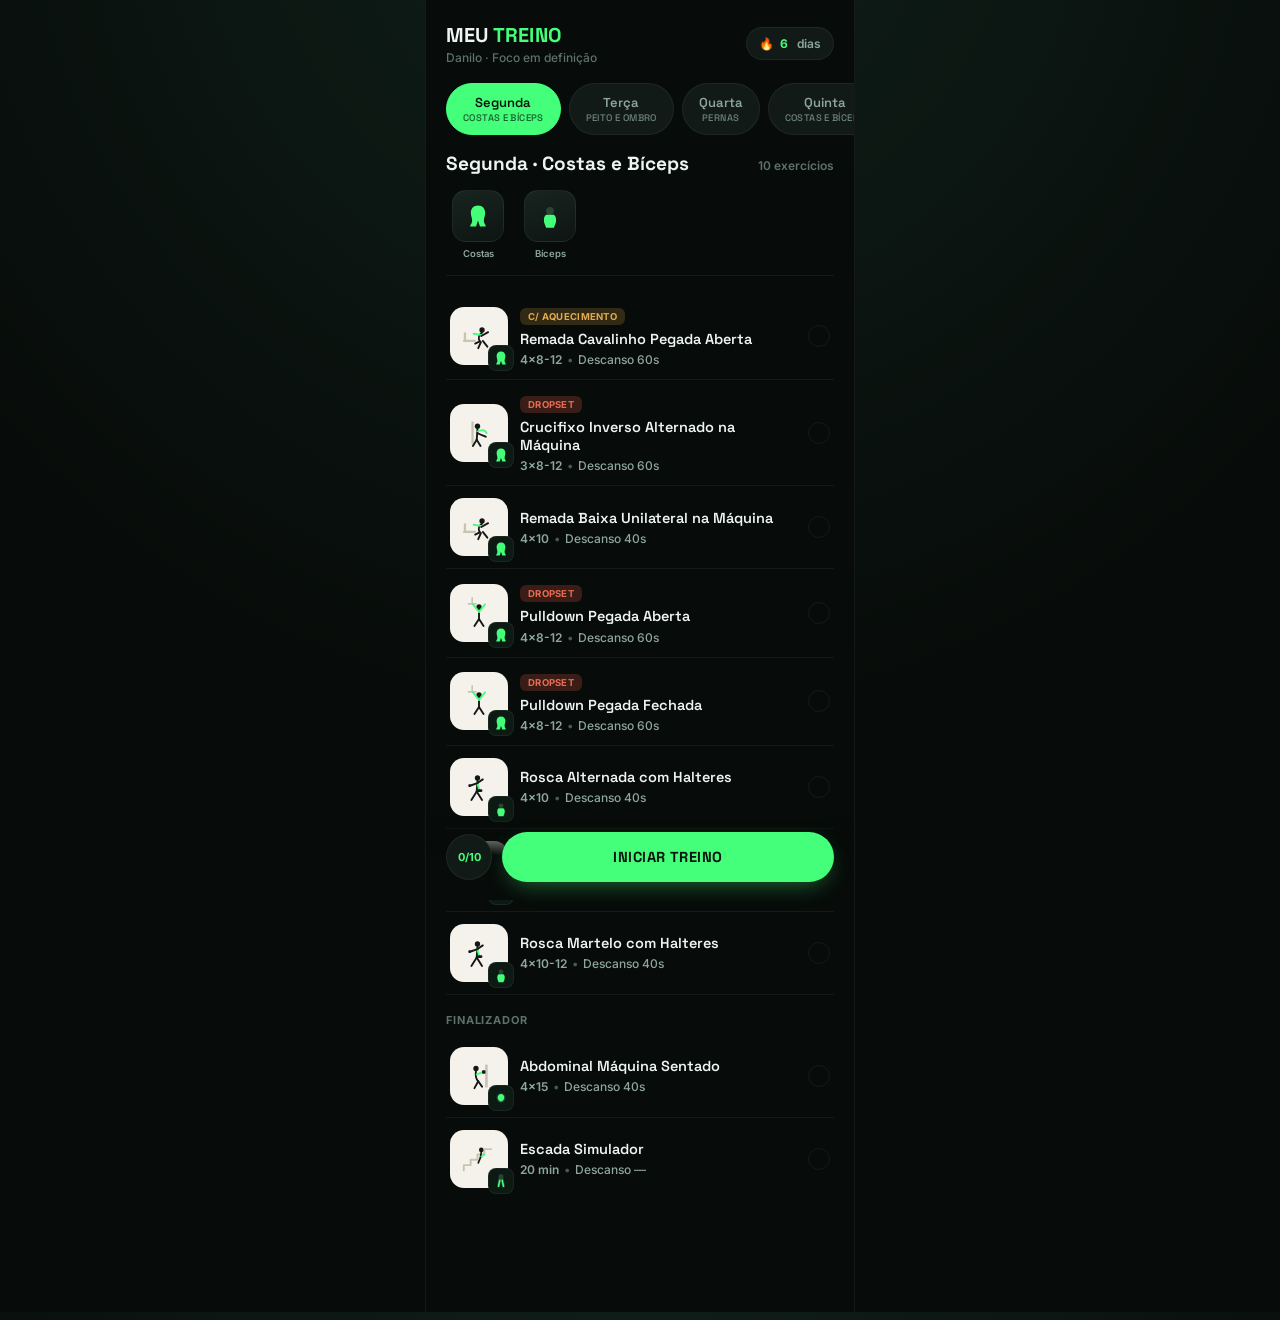
==== app-treino/index.html @ 82bf1994 "app treino feito" ====
<!DOCTYPE html>
<html lang="pt-BR">
<head>
<meta charset="UTF-8">
<meta name="viewport" content="width=device-width, initial-scale=1.0">
<title>Treino — Danilo</title>
<link rel="preconnect" href="https://fonts.googleapis.com">
<link href="https://fonts.googleapis.com/css2?family=Space+Grotesk:wght@500;600;700&family=Inter:wght@400;500;600;700&display=swap" rel="stylesheet">
<style>
  :root{
    --bg:#070b09;
    --bg-soft:#0c1310;
    --card:#111a16;
    --card-border:rgba(255,255,255,0.06);
    --ink:#eef4f1;
    --ink-dim:#8ea69b;
    --ink-faint:#5c7169;
    --accent:#43ff7a;
    --accent-dim:#1c3a26;
    --amber:#e0ab4d;
    --amber-bg:#332a15;
    --red:#ea6a52;
    --red-bg:#3a1d16;
    --icon-bg:#f4f2ea;
    --icon-ink:#161616;
  }
  *{box-sizing:border-box; -webkit-tap-highlight-color:transparent;}
  html,body{margin:0;padding:0;}
  body{
    background:radial-gradient(circle at 50% -10%, #10201a 0%, var(--bg) 55%);
    color:var(--ink);
    font-family:'Inter',sans-serif;
    display:flex; justify-content:center;
    min-height:100vh;
    padding:0;
  }
  .phone{
    width:100%; max-width:430px;
    min-height:100vh;
    background:var(--bg);
    position:relative;
    display:flex; flex-direction:column;
    border-left:1px solid var(--card-border);
    border-right:1px solid var(--card-border);
  }

  /* header */
  .app-header{
    padding:22px 20px 14px;
    display:flex; align-items:center; justify-content:space-between;
  }
  .app-title{
    font-family:'Space Grotesk',sans-serif;
    font-size:20px; font-weight:700; letter-spacing:0.2px;
  }
  .app-title span{color:var(--accent);}
  .app-sub{color:var(--ink-faint); font-size:12px; margin-top:2px; font-weight:500;}
  .streak{
    display:flex; align-items:center; gap:6px;
    background:var(--card); border:1px solid var(--card-border);
    padding:8px 12px; border-radius:100px; font-size:12px; color:var(--ink-dim); font-weight:600;
  }
  .streak b{color:var(--accent); font-weight:700;}

  /* tabs */
  .tabs{
    display:flex; gap:8px; overflow-x:auto;
    padding:4px 20px 16px;
    scrollbar-width:none;
  }
  .tabs::-webkit-scrollbar{display:none;}
  .tab{
    flex:0 0 auto;
    padding:10px 16px;
    border-radius:100px;
    background:var(--card);
    border:1px solid var(--card-border);
    color:var(--ink-dim);
    font-family:'Space Grotesk',sans-serif;
    font-weight:600; font-size:13px;
    cursor:pointer;
    display:flex; flex-direction:column; align-items:center; gap:1px;
    transition:all .15s ease;
    white-space:nowrap;
  }
  .tab .d{font-size:13px;}
  .tab .m{font-size:9.5px; font-weight:500; opacity:.75; text-transform:uppercase; letter-spacing:.04em;}
  .tab.active{
    background:var(--accent); color:#08150d; border-color:var(--accent);
  }
  .tab.active .m{color:#0a2416;}

  /* day header */
  .day-panel{display:none; padding:0 20px 120px; animation:fade .25s ease;}
  .day-panel.active{display:block;}
  @keyframes fade{from{opacity:0; transform:translateY(4px);} to{opacity:1; transform:none;}}

  .day-head{
    display:flex; align-items:baseline; justify-content:space-between;
    margin-bottom:14px;
  }
  .day-head h2{
    font-family:'Space Grotesk',sans-serif;
    font-size:19px; margin:0; font-weight:700;
  }
  .day-count{color:var(--ink-faint); font-size:12px; font-weight:600;}

  .muscle-row{
    display:flex; gap:8px; overflow-x:auto; padding-bottom:16px; margin-bottom:16px;
    border-bottom:1px solid var(--card-border);
    scrollbar-width:none;
  }
  .muscle-row::-webkit-scrollbar{display:none;}
  .muscle-chip{
    flex:0 0 auto;
    display:flex; flex-direction:column; align-items:center; gap:6px;
    width:64px;
  }
  .muscle-chip .badge{
    width:52px; height:52px; border-radius:14px;
    background:var(--card-border);
    display:flex; align-items:center; justify-content:center;
    background:linear-gradient(160deg,#182420,#0d1512);
    border:1px solid var(--card-border);
  }
  .muscle-chip span{font-size:9.5px; color:var(--ink-dim); font-weight:600; text-align:center;}

  /* exercise list */
  .ex-section-label{
    font-size:11px; letter-spacing:.08em; color:var(--ink-faint);
    text-transform:uppercase; font-weight:700; margin:18px 0 8px;
  }
  .ex-card{
    display:flex; gap:12px; align-items:center;
    padding:12px 4px;
    border-bottom:1px solid var(--card-border);
    cursor:pointer;
  }
  .ex-card:last-child{border-bottom:none;}
  .ex-thumb{
    width:58px; height:58px; border-radius:14px;
    background:var(--icon-bg);
    position:relative; flex:0 0 auto;
    display:flex; align-items:center; justify-content:center;
    overflow:visible;
  }
  .ex-thumb svg.pict{width:38px; height:38px;}
  .muscle-tag{
    position:absolute; bottom:-6px; right:-6px;
    width:26px; height:26px; border-radius:8px;
    background:#0d1a14; border:1px solid var(--card-border);
    display:flex; align-items:center; justify-content:center;
  }
  .muscle-tag svg{width:16px; height:16px;}

  .ex-info{flex:1; min-width:0;}
  .ex-tag{
    display:inline-block; font-size:9.5px; font-weight:700;
    padding:3px 8px; border-radius:6px; letter-spacing:.03em;
    margin-bottom:5px; text-transform:uppercase;
  }
  .ex-tag.warm{background:var(--amber-bg); color:var(--amber);}
  .ex-tag.drop{background:var(--red-bg); color:var(--red);}
  .ex-name{
    font-family:'Space Grotesk',sans-serif;
    font-size:14.5px; font-weight:600; line-height:1.25;
    margin-bottom:4px;
  }
  .ex-meta{font-size:12px; color:var(--ink-dim); font-weight:500;}
  .ex-meta b{color:var(--ink-dim); font-weight:600;}
  .ex-meta .dot{margin:0 5px; opacity:.5;}
  .ex-check{
    width:22px; height:22px; border-radius:50%;
    border:1.5px solid var(--card-border);
    flex:0 0 auto;
    display:flex; align-items:center; justify-content:center;
    transition:all .15s ease;
  }
  .ex-check svg{width:12px;height:12px; opacity:0; transition:opacity .15s ease;}
  .ex-card.done .ex-check{background:var(--accent); border-color:var(--accent);}
  .ex-card.done .ex-check svg{opacity:1;}
  .ex-card.done .ex-name{color:var(--ink-dim); text-decoration:line-through; text-decoration-color:var(--ink-faint);}

  .finisher-card{
    display:flex; gap:12px; align-items:center; padding:12px 4px;
  }

  /* footer button */
  .footer-bar{
    position:sticky; bottom:0; left:0; right:0;
    padding:14px 20px calc(18px + env(safe-area-inset-bottom));
    background:linear-gradient(0deg, var(--bg) 55%, rgba(7,11,9,0));
    display:flex; gap:10px; align-items:center;
    margin-top:-90px;
  }
  .progress-pill{
    flex:0 0 auto; width:46px; height:46px; border-radius:50%;
    background:var(--card); border:1px solid var(--card-border);
    display:flex; align-items:center; justify-content:center;
    font-size:11px; font-weight:700; color:var(--accent);
  }
  .start-btn{
    flex:1;
    background:var(--accent);
    color:#08150d;
    border:none; border-radius:100px;
    padding:16px; font-family:'Space Grotesk',sans-serif;
    font-weight:700; font-size:14.5px; letter-spacing:.03em;
    text-transform:uppercase;
    cursor:pointer;
    box-shadow:0 8px 24px -8px rgba(67,255,122,0.45);
    transition:transform .12s ease;
  }
  .start-btn:active{transform:scale(0.97);}

  ::selection{background:var(--accent); color:#08150d;}
</style>
</head>
<body>

<!-- ============ ICON LIBRARY ============ -->
<svg width="0" height="0" style="position:absolute">
<defs>

<symbol id="p-row-machine" viewBox="0 0 100 100">
  <rect x="8" y="60" width="34" height="6" rx="2" fill="#c8c4b4"/>
  <rect x="10" y="40" width="6" height="26" rx="2" fill="#c8c4b4"/>
  <circle cx="58" cy="34" r="7" fill="#161616"/>
  <path d="M58 41 C50 46 47 55 52 64" stroke="#161616" stroke-width="5" fill="none" stroke-linecap="round"/>
  <path d="M52 64 L40 70" stroke="#161616" stroke-width="5" fill="none" stroke-linecap="round"/>
  <path d="M55 47 L36 44" stroke="#43ff7a" stroke-width="5" fill="none" stroke-linecap="round"/>
  <path d="M56 50 L74 40" stroke="#161616" stroke-width="5" fill="none" stroke-linecap="round"/>
  <path d="M60 63 L72 78" stroke="#161616" stroke-width="5" fill="none" stroke-linecap="round"/>
  <path d="M55 66 L48 82" stroke="#161616" stroke-width="5" fill="none" stroke-linecap="round"/>
</symbol>

<symbol id="p-pulldown" viewBox="0 0 100 100">
  <rect x="30" y="8" width="4" height="18" fill="#c8c4b4"/>
  <rect x="20" y="24" width="24" height="4" rx="2" fill="#c8c4b4"/>
  <circle cx="50" cy="34" r="7" fill="#161616"/>
  <path d="M50 41 L50 66" stroke="#161616" stroke-width="5" fill="none" stroke-linecap="round"/>
  <path d="M50 47 L34 27" stroke="#43ff7a" stroke-width="5" fill="none" stroke-linecap="round"/>
  <path d="M50 47 L66 27" stroke="#43ff7a" stroke-width="5" fill="none" stroke-linecap="round"/>
  <path d="M50 66 L38 84" stroke="#161616" stroke-width="5" fill="none" stroke-linecap="round"/>
  <path d="M50 66 L62 84" stroke="#161616" stroke-width="5" fill="none" stroke-linecap="round"/>
  <rect x="40" y="70" width="20" height="10" rx="3" fill="#161616" opacity="0"/>
</symbol>

<symbol id="p-curl-db" viewBox="0 0 100 100">
  <circle cx="46" cy="26" r="7" fill="#161616"/>
  <path d="M46 33 L44 62" stroke="#161616" stroke-width="5" fill="none" stroke-linecap="round"/>
  <path d="M44 62 L30 84" stroke="#161616" stroke-width="5" fill="none" stroke-linecap="round"/>
  <path d="M44 62 L58 84" stroke="#161616" stroke-width="5" fill="none" stroke-linecap="round"/>
  <path d="M45 40 L60 30" stroke="#161616" stroke-width="5" fill="none" stroke-linecap="round"/>
  <path d="M45 40 L52 60" stroke="#43ff7a" stroke-width="5" fill="none" stroke-linecap="round"/>
  <rect x="45" y="56" width="14" height="7" rx="3" fill="#161616"/>
  <path d="M46 40 L28 46" stroke="#161616" stroke-width="5" fill="none" stroke-linecap="round"/>
  <rect x="22" y="43" width="7" height="7" rx="2" fill="#161616"/>
</symbol>

<symbol id="p-cable-curl" viewBox="0 0 100 100">
  <rect x="30" y="8" width="4" height="16" fill="#c8c4b4"/>
  <circle cx="52" cy="30" r="7" fill="#161616"/>
  <path d="M52 37 L50 64" stroke="#161616" stroke-width="5" fill="none" stroke-linecap="round"/>
  <path d="M50 64 L38 84" stroke="#161616" stroke-width="5" fill="none" stroke-linecap="round"/>
  <path d="M50 64 L62 84" stroke="#161616" stroke-width="5" fill="none" stroke-linecap="round"/>
  <path d="M51 44 L34 24" stroke="#43ff7a" stroke-width="5" fill="none" stroke-linecap="round"/>
  <path d="M51 44 L68 50" stroke="#161616" stroke-width="5" fill="none" stroke-linecap="round"/>
  <rect x="30" y="42" width="8" height="7" rx="2" fill="#161616"/>
</symbol>

<symbol id="p-chest-press-db" viewBox="0 0 100 100">
  <rect x="14" y="66" width="72" height="10" rx="4" fill="#c8c4b4"/>
  <circle cx="42" cy="42" r="7" fill="#161616"/>
  <path d="M42 49 L40 66" stroke="#161616" stroke-width="5" fill="none" stroke-linecap="round"/>
  <path d="M40 66 L30 66" stroke="#161616" stroke-width="5" fill="none" stroke-linecap="round"/>
  <path d="M40 66 L52 66" stroke="#161616" stroke-width="5" fill="none" stroke-linecap="round"/>
  <path d="M42 54 L64 44" stroke="#43ff7a" stroke-width="5" fill="none" stroke-linecap="round"/>
  <rect x="60" y="38" width="8" height="8" rx="2" fill="#161616"/>
  <path d="M42 54 L64 62" stroke="#161616" stroke-width="5" fill="none" stroke-linecap="round"/>
  <rect x="60" y="58" width="8" height="8" rx="2" fill="#161616"/>
</symbol>

<symbol id="p-chest-fly-db" viewBox="0 0 100 100">
  <rect x="14" y="66" width="72" height="10" rx="4" fill="#c8c4b4"/>
  <circle cx="50" cy="42" r="7" fill="#161616"/>
  <path d="M50 49 L48 66" stroke="#161616" stroke-width="5" fill="none" stroke-linecap="round"/>
  <path d="M48 66 L38 66" stroke="#161616" stroke-width="5" fill="none" stroke-linecap="round"/>
  <path d="M48 66 L58 66" stroke="#161616" stroke-width="5" fill="none" stroke-linecap="round"/>
  <path d="M50 54 C40 50 30 48 22 52" stroke="#43ff7a" stroke-width="5" fill="none" stroke-linecap="round"/>
  <rect x="14" y="48" width="8" height="8" rx="2" fill="#161616"/>
  <path d="M50 54 C60 50 70 48 78 52" stroke="#161616" stroke-width="5" fill="none" stroke-linecap="round"/>
  <rect x="78" y="48" width="8" height="8" rx="2" fill="#161616"/>
</symbol>

<symbol id="p-chest-fly-machine" viewBox="0 0 100 100">
  <rect x="30" y="20" width="6" height="60" rx="2" fill="#c8c4b4"/>
  <circle cx="46" cy="32" r="7" fill="#161616"/>
  <path d="M46 39 L44 68" stroke="#161616" stroke-width="5" fill="none" stroke-linecap="round"/>
  <path d="M44 68 L34 84" stroke="#161616" stroke-width="5" fill="none" stroke-linecap="round"/>
  <path d="M44 68 L54 84" stroke="#161616" stroke-width="5" fill="none" stroke-linecap="round"/>
  <path d="M46 46 C58 40 66 42 70 50" stroke="#43ff7a" stroke-width="5" fill="none" stroke-linecap="round"/>
  <path d="M46 50 C56 56 62 56 68 60" stroke="#161616" stroke-width="5" fill="none" stroke-linecap="round"/>
</symbol>

<symbol id="p-chest-press-machine" viewBox="0 0 100 100">
  <rect x="26" y="18" width="6" height="62" rx="2" fill="#c8c4b4"/>
  <circle cx="46" cy="32" r="7" fill="#161616"/>
  <path d="M46 39 L44 68" stroke="#161616" stroke-width="5" fill="none" stroke-linecap="round"/>
  <path d="M44 68 L34 84" stroke="#161616" stroke-width="5" fill="none" stroke-linecap="round"/>
  <path d="M44 68 L54 84" stroke="#161616" stroke-width="5" fill="none" stroke-linecap="round"/>
  <path d="M46 46 L72 44" stroke="#43ff7a" stroke-width="5" fill="none" stroke-linecap="round"/>
  <path d="M46 50 L72 58" stroke="#161616" stroke-width="5" fill="none" stroke-linecap="round"/>
  <rect x="70" y="40" width="7" height="22" rx="2" fill="#161616"/>
</symbol>

<symbol id="p-crossover" viewBox="0 0 100 100">
  <rect x="6" y="14" width="5" height="70" fill="#c8c4b4"/>
  <rect x="89" y="14" width="5" height="70" fill="#c8c4b4"/>
  <circle cx="50" cy="34" r="7" fill="#161616"/>
  <path d="M50 41 L48 66" stroke="#161616" stroke-width="5" fill="none" stroke-linecap="round"/>
  <path d="M48 66 L38 84" stroke="#161616" stroke-width="5" fill="none" stroke-linecap="round"/>
  <path d="M48 66 L58 84" stroke="#161616" stroke-width="5" fill="none" stroke-linecap="round"/>
  <path d="M50 48 C34 40 20 34 12 26" stroke="#43ff7a" stroke-width="5" fill="none" stroke-linecap="round"/>
  <path d="M50 48 C66 40 80 34 88 26" stroke="#161616" stroke-width="5" fill="none" stroke-linecap="round"/>
</symbol>

<symbol id="p-shoulder-press" viewBox="0 0 100 100">
  <circle cx="50" cy="30" r="7" fill="#161616"/>
  <path d="M50 37 L48 68" stroke="#161616" stroke-width="5" fill="none" stroke-linecap="round"/>
  <path d="M48 68 L38 84" stroke="#161616" stroke-width="5" fill="none" stroke-linecap="round"/>
  <path d="M48 68 L58 84" stroke="#161616" stroke-width="5" fill="none" stroke-linecap="round"/>
  <path d="M49 44 C42 36 38 24 40 14" stroke="#43ff7a" stroke-width="5" fill="none" stroke-linecap="round"/>
  <rect x="34" y="7" width="9" height="9" rx="2" fill="#161616"/>
  <path d="M49 44 C56 36 60 24 58 14" stroke="#161616" stroke-width="5" fill="none" stroke-linecap="round"/>
  <rect x="55" y="7" width="9" height="9" rx="2" fill="#161616"/>
</symbol>

<symbol id="p-lateral-raise" viewBox="0 0 100 100">
  <circle cx="50" cy="30" r="7" fill="#161616"/>
  <path d="M50 37 L48 68" stroke="#161616" stroke-width="5" fill="none" stroke-linecap="round"/>
  <path d="M48 68 L38 84" stroke="#161616" stroke-width="5" fill="none" stroke-linecap="round"/>
  <path d="M48 68 L58 84" stroke="#161616" stroke-width="5" fill="none" stroke-linecap="round"/>
  <path d="M49 46 L20 40" stroke="#43ff7a" stroke-width="5" fill="none" stroke-linecap="round"/>
  <rect x="12" y="35" width="9" height="9" rx="2" fill="#161616"/>
  <path d="M49 46 L78 40" stroke="#161616" stroke-width="5" fill="none" stroke-linecap="round"/>
  <rect x="79" y="35" width="9" height="9" rx="2" fill="#161616"/>
</symbol>

<symbol id="p-front-raise" viewBox="0 0 100 100">
  <circle cx="50" cy="30" r="7" fill="#161616"/>
  <path d="M50 37 L48 68" stroke="#161616" stroke-width="5" fill="none" stroke-linecap="round"/>
  <path d="M48 68 L38 84" stroke="#161616" stroke-width="5" fill="none" stroke-linecap="round"/>
  <path d="M48 68 L58 84" stroke="#161616" stroke-width="5" fill="none" stroke-linecap="round"/>
  <path d="M49 46 C42 40 34 30 34 20" stroke="#43ff7a" stroke-width="5" fill="none" stroke-linecap="round"/>
  <rect x="28" y="13" width="9" height="9" rx="2" fill="#161616"/>
  <path d="M49 46 L60 62" stroke="#161616" stroke-width="5" fill="none" stroke-linecap="round"/>
  <rect x="59" y="60" width="8" height="8" rx="2" fill="#161616"/>
</symbol>

<symbol id="p-triceps-cable" viewBox="0 0 100 100">
  <rect x="46" y="6" width="5" height="20" fill="#c8c4b4"/>
  <circle cx="52" cy="34" r="7" fill="#161616"/>
  <path d="M52 41 L50 66" stroke="#161616" stroke-width="5" fill="none" stroke-linecap="round"/>
  <path d="M50 66 L40 84" stroke="#161616" stroke-width="5" fill="none" stroke-linecap="round"/>
  <path d="M50 66 L60 84" stroke="#161616" stroke-width="5" fill="none" stroke-linecap="round"/>
  <path d="M52 44 L44 30" stroke="#161616" stroke-width="5" fill="none" stroke-linecap="round"/>
  <path d="M44 30 L44 58" stroke="#43ff7a" stroke-width="5" fill="none" stroke-linecap="round"/>
</symbol>

<symbol id="p-triceps-db" viewBox="0 0 100 100">
  <circle cx="46" cy="24" r="7" fill="#161616"/>
  <path d="M46 31 L44 62" stroke="#161616" stroke-width="5" fill="none" stroke-linecap="round"/>
  <path d="M44 62 L32 84" stroke="#161616" stroke-width="5" fill="none" stroke-linecap="round"/>
  <path d="M44 62 L56 84" stroke="#161616" stroke-width="5" fill="none" stroke-linecap="round"/>
  <path d="M46 38 C58 34 64 24 62 12" stroke="#161616" stroke-width="5" fill="none" stroke-linecap="round"/>
  <path d="M62 12 L62 34" stroke="#43ff7a" stroke-width="5" fill="none" stroke-linecap="round"/>
  <rect x="57" y="30" width="10" height="7" rx="3" fill="#161616"/>
</symbol>

<symbol id="p-row-db" viewBox="0 0 100 100">
  <path d="M20 82 L74 44" stroke="#161616" stroke-width="5" fill="none" stroke-linecap="round" opacity=".25"/>
  <circle cx="66" cy="38" r="7" fill="#161616"/>
  <path d="M62 44 C50 52 42 60 34 78" stroke="#161616" stroke-width="5" fill="none" stroke-linecap="round"/>
  <path d="M62 44 L46 56" stroke="#161616" stroke-width="5" fill="none" stroke-linecap="round"/>
  <path d="M46 56 L28 50" stroke="#43ff7a" stroke-width="5" fill="none" stroke-linecap="round"/>
  <rect x="20" y="46" width="9" height="8" rx="2" fill="#161616"/>
  <path d="M58 48 L70 66" stroke="#161616" stroke-width="5" fill="none" stroke-linecap="round"/>
</symbol>

<symbol id="p-leg-press" viewBox="0 0 100 100">
  <rect x="60" y="16" width="8" height="60" rx="2" fill="#c8c4b4"/>
  <circle cx="34" cy="66" r="7" fill="#161616"/>
  <path d="M34 73 L38 84" stroke="#161616" stroke-width="5" fill="none" stroke-linecap="round"/>
  <path d="M34 73 C40 66 46 60 50 50" stroke="#161616" stroke-width="5" fill="none" stroke-linecap="round"/>
  <path d="M50 50 L54 32" stroke="#43ff7a" stroke-width="5" fill="none" stroke-linecap="round"/>
  <path d="M50 50 L58 66" stroke="#161616" stroke-width="5" fill="none" stroke-linecap="round"/>
  <path d="M58 66 L54 32" stroke="#161616" stroke-width="5" fill="none" stroke-linecap="round" opacity="0"/>
  <rect x="52" y="26" width="10" height="10" rx="2" fill="#161616"/>
</symbol>

<symbol id="p-leg-ext" viewBox="0 0 100 100">
  <rect x="18" y="30" width="30" height="8" rx="3" fill="#c8c4b4"/>
  <circle cx="48" cy="24" r="7" fill="#161616"/>
  <path d="M48 31 L46 56" stroke="#161616" stroke-width="5" fill="none" stroke-linecap="round"/>
  <path d="M46 56 L46 66" stroke="#161616" stroke-width="5" fill="none" stroke-linecap="round"/>
  <path d="M46 66 L68 60" stroke="#43ff7a" stroke-width="5" fill="none" stroke-linecap="round"/>
  <rect x="66" y="55" width="9" height="9" rx="2" fill="#161616"/>
  <path d="M46 40 L64 44" stroke="#161616" stroke-width="5" fill="none" stroke-linecap="round"/>
</symbol>

<symbol id="p-leg-curl" viewBox="0 0 100 100">
  <rect x="20" y="60" width="60" height="7" rx="3" fill="#c8c4b4"/>
  <circle cx="30" cy="40" r="7" fill="#161616"/>
  <path d="M32 47 L60 58" stroke="#161616" stroke-width="5" fill="none" stroke-linecap="round"/>
  <path d="M60 58 L60 68" stroke="#161616" stroke-width="5" fill="none" stroke-linecap="round"/>
  <path d="M60 68 L44 74" stroke="#43ff7a" stroke-width="5" fill="none" stroke-linecap="round"/>
  <rect x="36" y="70" width="9" height="9" rx="2" fill="#161616"/>
  <path d="M30 47 L26 62" stroke="#161616" stroke-width="5" fill="none" stroke-linecap="round"/>
</symbol>

<symbol id="p-adductor" viewBox="0 0 100 100">
  <circle cx="50" cy="24" r="7" fill="#161616"/>
  <path d="M50 31 L50 56" stroke="#161616" stroke-width="5" fill="none" stroke-linecap="round"/>
  <path d="M50 56 L38 62 L36 82" stroke="#43ff7a" stroke-width="5" fill="none" stroke-linecap="round"/>
  <path d="M50 56 L62 62 L64 82" stroke="#43ff7a" stroke-width="5" fill="none" stroke-linecap="round"/>
  <path d="M50 40 L34 44" stroke="#161616" stroke-width="5" fill="none" stroke-linecap="round"/>
  <path d="M50 40 L66 44" stroke="#161616" stroke-width="5" fill="none" stroke-linecap="round"/>
  <path d="M32 60 L68 60" stroke="#c8c4b4" stroke-width="4" stroke-linecap="round"/>
</symbol>

<symbol id="p-abductor" viewBox="0 0 100 100">
  <circle cx="50" cy="24" r="7" fill="#161616"/>
  <path d="M50 31 L50 56" stroke="#161616" stroke-width="5" fill="none" stroke-linecap="round"/>
  <path d="M50 56 L30 66 L22 84" stroke="#43ff7a" stroke-width="5" fill="none" stroke-linecap="round"/>
  <path d="M50 56 L70 66 L78 84" stroke="#43ff7a" stroke-width="5" fill="none" stroke-linecap="round"/>
  <path d="M50 40 L34 44" stroke="#161616" stroke-width="5" fill="none" stroke-linecap="round"/>
  <path d="M50 40 L66 44" stroke="#161616" stroke-width="5" fill="none" stroke-linecap="round"/>
  <path d="M24 72 L76 72" stroke="#c8c4b4" stroke-width="4" stroke-linecap="round"/>
</symbol>

<symbol id="p-hip-thrust" viewBox="0 0 100 100">
  <rect x="10" y="66" width="26" height="9" rx="3" fill="#c8c4b4"/>
  <circle cx="26" cy="52" r="7" fill="#161616"/>
  <path d="M28 58 L54 62" stroke="#161616" stroke-width="5" fill="none" stroke-linecap="round"/>
  <path d="M54 62 L60 44" stroke="#43ff7a" stroke-width="5" fill="none" stroke-linecap="round"/>
  <path d="M60 44 L60 70" stroke="#161616" stroke-width="5" fill="none" stroke-linecap="round"/>
  <path d="M54 62 L76 60" stroke="#161616" stroke-width="5" fill="none" stroke-linecap="round"/>
  <rect x="76" y="55" width="9" height="9" rx="2" fill="#161616"/>
</symbol>

<symbol id="p-stiff" viewBox="0 0 100 100">
  <circle cx="50" cy="22" r="7" fill="#161616"/>
  <path d="M50 29 C46 40 42 46 40 54" stroke="#161616" stroke-width="5" fill="none" stroke-linecap="round"/>
  <path d="M40 54 L40 84" stroke="#43ff7a" stroke-width="5" fill="none" stroke-linecap="round"/>
  <path d="M40 54 L58 60" stroke="#161616" stroke-width="5" fill="none" stroke-linecap="round"/>
  <path d="M40 54 L26 34" stroke="#161616" stroke-width="5" fill="none" stroke-linecap="round"/>
  <rect x="20" y="30" width="9" height="9" rx="2" fill="#161616"/>
  <path d="M58 60 L58 34" stroke="#161616" stroke-width="5" fill="none" stroke-linecap="round"/>
  <rect x="53" y="28" width="9" height="9" rx="2" fill="#161616"/>
</symbol>

<symbol id="p-calf" viewBox="0 0 100 100">
  <rect x="18" y="70" width="60" height="7" rx="3" fill="#c8c4b4"/>
  <circle cx="50" cy="26" r="7" fill="#161616"/>
  <path d="M50 33 L48 58" stroke="#161616" stroke-width="5" fill="none" stroke-linecap="round"/>
  <path d="M48 58 L46 70" stroke="#161616" stroke-width="5" fill="none" stroke-linecap="round"/>
  <path d="M46 70 L44 84" stroke="#43ff7a" stroke-width="5" fill="none" stroke-linecap="round"/>
  <path d="M50 42 L34 46" stroke="#161616" stroke-width="5" fill="none" stroke-linecap="round"/>
  <path d="M50 42 L66 46" stroke="#161616" stroke-width="5" fill="none" stroke-linecap="round"/>
</symbol>

<symbol id="p-abs" viewBox="0 0 100 100">
  <rect x="66" y="20" width="7" height="60" rx="2" fill="#c8c4b4"/>
  <circle cx="42" cy="30" r="7" fill="#161616"/>
  <path d="M42 37 C40 50 42 58 48 64" stroke="#161616" stroke-width="5" fill="none" stroke-linecap="round"/>
  <path d="M48 64 L38 82" stroke="#161616" stroke-width="5" fill="none" stroke-linecap="round"/>
  <path d="M48 64 L58 78" stroke="#161616" stroke-width="5" fill="none" stroke-linecap="round"/>
  <path d="M44 46 L60 40" stroke="#43ff7a" stroke-width="5" fill="none" stroke-linecap="round"/>
  <rect x="58" y="35" width="9" height="9" rx="2" fill="#161616"/>
</symbol>

<symbol id="p-treadmill" viewBox="0 0 100 100">
  <rect x="10" y="72" width="66" height="8" rx="4" fill="#c8c4b4"/>
  <rect x="66" y="40" width="5" height="34" fill="#c8c4b4"/>
  <circle cx="46" cy="28" r="7" fill="#161616"/>
  <path d="M46 35 L44 56" stroke="#161616" stroke-width="5" fill="none" stroke-linecap="round"/>
  <path d="M44 56 L58 72" stroke="#43ff7a" stroke-width="5" fill="none" stroke-linecap="round"/>
  <path d="M44 56 L28 68" stroke="#161616" stroke-width="5" fill="none" stroke-linecap="round"/>
  <path d="M46 40 L60 34" stroke="#161616" stroke-width="5" fill="none" stroke-linecap="round"/>
  <path d="M46 40 L34 30" stroke="#161616" stroke-width="5" fill="none" stroke-linecap="round"/>
</symbol>

<symbol id="p-stairs" viewBox="0 0 100 100">
  <path d="M10 80 L10 66 L28 66 L28 52 L46 52 L46 38 L64 38 L64 24 L82 24" stroke="#c8c4b4" stroke-width="5" fill="none" stroke-linecap="round" stroke-linejoin="round"/>
  <circle cx="56" cy="26" r="6" fill="#161616"/>
  <path d="M56 32 L54 46" stroke="#161616" stroke-width="4.5" fill="none" stroke-linecap="round"/>
  <path d="M54 46 L64 38" stroke="#43ff7a" stroke-width="4.5" fill="none" stroke-linecap="round"/>
  <path d="M54 46 L48 60" stroke="#161616" stroke-width="4.5" fill="none" stroke-linecap="round"/>
</symbol>

<symbol id="p-bike" viewBox="0 0 100 100">
  <circle cx="26" cy="70" r="14" fill="none" stroke="#c8c4b4" stroke-width="4"/>
  <path d="M40 70 L58 40 L74 70" stroke="#c8c4b4" stroke-width="4" fill="none"/>
  <circle cx="58" cy="28" r="7" fill="#161616"/>
  <path d="M58 35 L52 52" stroke="#161616" stroke-width="5" fill="none" stroke-linecap="round"/>
  <path d="M52 52 L44 66" stroke="#43ff7a" stroke-width="5" fill="none" stroke-linecap="round"/>
  <path d="M52 52 L62 44" stroke="#161616" stroke-width="5" fill="none" stroke-linecap="round"/>
</symbol>

<!-- muscle badges -->
<symbol id="m-costas" viewBox="0 0 40 40"><path d="M20 4C13 4 9 9 9 15c0 5 2 8 2 12 0 5-3 6-3 9h9l3-9 3 9h9c0-3-3-4-3-9 0-4 2-7 2-12 0-6-4-11-11-11Z" fill="#43ff7a"/></symbol>
<symbol id="m-biceps" viewBox="0 0 40 40"><circle cx="20" cy="12" r="6" fill="#2a4536"/><path d="M14 18c-3 2-4 6-3 12l3 8h12l3-8c1-6 0-10-3-12Z" fill="#43ff7a"/></symbol>
<symbol id="m-peito" viewBox="0 0 40 40"><path d="M20 8C14 8 9 12 9 19c0 8 5 13 11 13s11-5 11-13c0-7-5-11-11-11Z" fill="#2a4536"/><path d="M20 10c-4 0-8 3-8 9 0 5 3 9 8 10 5-1 8-5 8-10 0-6-4-9-8-9Z" fill="#43ff7a"/></symbol>
<symbol id="m-ombro" viewBox="0 0 40 40"><circle cx="12" cy="16" r="7" fill="#43ff7a"/><circle cx="28" cy="16" r="7" fill="#43ff7a"/><rect x="10" y="20" width="20" height="14" rx="6" fill="#2a4536"/></symbol>
<symbol id="m-triceps" viewBox="0 0 40 40"><circle cx="20" cy="12" r="6" fill="#2a4536"/><path d="M15 18c-3 3-4 8-2 14l3 6h8l3-6c2-6 1-11-2-14Z" fill="#2a4536"/><path d="M20 20 L20 36" stroke="#43ff7a" stroke-width="5" stroke-linecap="round"/></symbol>
<symbol id="m-perna" viewBox="0 0 40 40"><path d="M13 4h14l1 14c0 5 3 8 3 13 0 4-2 6-2 6h-6l-1-12-1 12h-6s-2-2-2-6c0-5 3-8 3-13Z" fill="#43ff7a"/></symbol>
<symbol id="m-gluteo" viewBox="0 0 40 40"><path d="M12 6h16c2 6 2 12-1 16-2 3-4 4-7 4s-5-1-7-4c-3-4-3-10-1-16Z" fill="#43ff7a"/></symbol>
<symbol id="m-panturrilha" viewBox="0 0 40 40"><path d="M15 4h10l2 14c1 6 3 9 3 14 0 3-1 4-1 4h-6l-3-14-3 14H11s-1-1-1-4c0-5 2-8 3-14Z" fill="#2a4536"/><path d="M17 18 C16 24 15 28 14 33" stroke="#43ff7a" stroke-width="4" stroke-linecap="round" fill="none"/><path d="M23 18 C24 24 25 28 26 33" stroke="#43ff7a" stroke-width="4" stroke-linecap="round" fill="none"/></symbol>

<symbol id="ico-check" viewBox="0 0 24 24"><path d="M4 12l6 6L20 6" stroke="#08150d" stroke-width="3" fill="none" stroke-linecap="round" stroke-linejoin="round"/></symbol>
</defs>
</svg>
<!-- ============ /ICON LIBRARY ============ -->

<div class="phone">
  <div class="app-header">
    <div>
      <div class="app-title">MEU <span>TREINO</span></div>
      <div class="app-sub">Danilo · Foco em definição</div>
    </div>
    <div class="streak">🔥 <b>6</b>&nbsp;dias</div>
  </div>

  <div class="tabs" id="tabs"></div>
  <div id="panels"></div>
</div>

<script>
const MUSCLE_ICON = {
  "Costas":"m-costas","Bíceps":"m-biceps","Peito":"m-peito","Ombro":"m-ombro",
  "Tríceps":"m-triceps","Quadríceps":"m-perna","Posterior":"m-perna","Glúteo":"m-gluteo",
  "Adutores":"m-perna","Abdutores":"m-perna","Panturrilha":"m-panturrilha","Abdômen":"m-peito","Cardio":"m-panturrilha"
};

const DAYS = [
{
  day:"Segunda", title:"Costas e Bíceps", muscles:["Costas","Bíceps"],
  exercises:[
    {name:"Remada Cavalinho Pegada Aberta", icon:"p-row-machine", muscle:"Costas", sets:"4x8-12", rest:"60s", tag:"warm", tagText:"C/ Aquecimento"},
    {name:"Crucifixo Inverso Alternado na Máquina", icon:"p-chest-fly-machine", muscle:"Costas", sets:"3x8-12", rest:"60s", tag:"drop", tagText:"Dropset"},
    {name:"Remada Baixa Unilateral na Máquina", icon:"p-row-machine", muscle:"Costas", sets:"4x10", rest:"40s"},
    {name:"Pulldown Pegada Aberta", icon:"p-pulldown", muscle:"Costas", sets:"4x8-12", rest:"60s", tag:"drop", tagText:"Dropset"},
    {name:"Pulldown Pegada Fechada", icon:"p-pulldown", muscle:"Costas", sets:"4x8-12", rest:"60s", tag:"drop", tagText:"Dropset"},
    {name:"Rosca Alternada com Halteres", icon:"p-curl-db", muscle:"Bíceps", sets:"4x10", rest:"40s"},
    {name:"Rosca Direta na Polia (Barra Reta)", icon:"p-cable-curl", muscle:"Bíceps", sets:"4x10-12", rest:"60s"},
    {name:"Rosca Martelo com Halteres", icon:"p-curl-db", muscle:"Bíceps", sets:"4x10-12", rest:"40s"},
  ],
  finishers:[
    {name:"Abdominal Máquina Sentado", icon:"p-abs", muscle:"Abdômen", sets:"4x15", rest:"40s"},
    {name:"Escada Simulador", icon:"p-stairs", muscle:"Cardio", sets:"20 min", rest:"—"},
  ]
},
{
  day:"Terça", title:"Peito e Ombro", muscles:["Peito","Ombro"],
  exercises:[
    {name:"Supino Reto com Halteres", icon:"p-chest-press-db", muscle:"Peito", sets:"4x8-12", rest:"60s", tag:"warm", tagText:"C/ Aquecimento"},
    {name:"Supino Declinado com Halteres", icon:"p-chest-press-db", muscle:"Peito", sets:"4x10-12", rest:"60s"},
    {name:"Peitoral Voador (Máquina)", icon:"p-chest-fly-machine", muscle:"Peito", sets:"4x12", rest:"50s", tag:"drop", tagText:"Dropset"},
    {name:"Crucifixo na Polia Alta (Cross-over)", icon:"p-crossover", muscle:"Peito", sets:"3x12", rest:"50s"},
    {name:"Desenvolvimento com Halteres Sentado", icon:"p-shoulder-press", muscle:"Ombro", sets:"4x8-12", rest:"60s"},
    {name:"Elevação Lateral com Halteres", icon:"p-lateral-raise", muscle:"Ombro", sets:"4x12-15", rest:"45s", tag:"drop", tagText:"Dropset"},
    {name:"Elevação Frontal com Halteres", icon:"p-front-raise", muscle:"Ombro", sets:"3x12", rest:"45s"},
  ],
  finishers:[
    {name:"Esteira", icon:"p-treadmill", muscle:"Cardio", sets:"15 min", rest:"Ritmo moderado"},
  ]
},
{
  day:"Quarta", title:"Pernas", muscles:["Quadríceps","Glúteo","Posterior","Panturrilha"],
  exercises:[
    {name:"Leg Press 45", icon:"p-leg-press", muscle:"Quadríceps", sets:"4x12", rest:"60s", tag:"warm", tagText:"C/ Aquecimento"},
    {name:"Cadeira Extensora", icon:"p-leg-ext", muscle:"Quadríceps", sets:"4x12", rest:"45s", tag:"drop", tagText:"Dropset"},
    {name:"Mesa Flexora", icon:"p-leg-curl", muscle:"Posterior", sets:"4x12", rest:"45s"},
    {name:"Cadeira Adutora", icon:"p-adductor", muscle:"Adutores", sets:"3x15", rest:"40s"},
    {name:"Cadeira Abdutora", icon:"p-abductor", muscle:"Abdutores", sets:"3x15", rest:"40s"},
    {name:"Elevação Pélvica com Halteres no Banco", icon:"p-hip-thrust", muscle:"Glúteo", sets:"4x12", rest:"50s", tag:"drop", tagText:"Dropset"},
    {name:"Panturrilha no Leg Press 45", icon:"p-calf", muscle:"Panturrilha", sets:"4x15-20", rest:"30s"},
  ],
  finishers:[
    {name:"Bike Ergométrica", icon:"p-bike", muscle:"Cardio", sets:"15 min", rest:"Ritmo leve"},
  ]
},
{
  day:"Quinta", title:"Costas e Bíceps", muscles:["Costas","Bíceps"],
  exercises:[
    {name:"Puxada Alta Pegada Neutra na Polia", icon:"p-pulldown", muscle:"Costas", sets:"4x8-12", rest:"60s", tag:"warm", tagText:"C/ Aquecimento"},
    {name:"Remada Curvada com Halteres", icon:"p-row-db", muscle:"Costas", sets:"4x10-12", rest:"60s"},
    {name:"Remada Unilateral com Halter (Serrote)", icon:"p-row-db", muscle:"Costas", sets:"4x10 cada lado", rest:"45s"},
    {name:"Remada Aberta na Máquina", icon:"p-row-machine", muscle:"Costas", sets:"4x12", rest:"50s", tag:"drop", tagText:"Dropset"},
    {name:"Pullover na Polia Alta", icon:"p-pulldown", muscle:"Costas", sets:"3x12", rest:"45s"},
    {name:"Rosca Scott na Máquina", icon:"p-cable-curl", muscle:"Bíceps", sets:"4x10-12", rest:"60s", tag:"drop", tagText:"Dropset"},
    {name:"Rosca Concentrada com Halter", icon:"p-curl-db", muscle:"Bíceps", sets:"3x12 cada lado", rest:"40s"},
  ],
  finishers:[
    {name:"Abdominal Máquina Sentado", icon:"p-abs", muscle:"Abdômen", sets:"4x15", rest:"40s"},
    {name:"Esteira", icon:"p-treadmill", muscle:"Cardio", sets:"15 min", rest:"Ritmo moderado"},
  ]
},
{
  day:"Sexta", title:"Peito e Tríceps", muscles:["Peito","Tríceps"],
  exercises:[
    {name:"Supino Inclinado com Halteres", icon:"p-chest-press-db", muscle:"Peito", sets:"4x8-12", rest:"60s", tag:"warm", tagText:"C/ Aquecimento"},
    {name:"Crucifixo Reto com Halteres", icon:"p-chest-fly-db", muscle:"Peito", sets:"4x12", rest:"50s"},
    {name:"Supino Máquina (Chest Press)", icon:"p-chest-press-machine", muscle:"Peito", sets:"4x10", rest:"60s", tag:"drop", tagText:"Dropset"},
    {name:"Tríceps na Polia Barra Reta", icon:"p-triceps-cable", muscle:"Tríceps", sets:"4x8-12", rest:"50s"},
    {name:"Tríceps na Polia com Corda", icon:"p-triceps-cable", muscle:"Tríceps", sets:"4x10-12", rest:"50s", tag:"drop", tagText:"Dropset"},
    {name:"Tríceps Francês Unilateral com Halteres", icon:"p-triceps-db", muscle:"Tríceps", sets:"3x10 cada lado", rest:"45s"},
  ],
  finishers:[
    {name:"Corrida na Esteira", icon:"p-treadmill", muscle:"Cardio", sets:"15 min", rest:"Ritmo rápido"},
  ]
},
{
  day:"Sábado", title:"Pernas", muscles:["Glúteo","Posterior","Quadríceps","Panturrilha"],
  exercises:[
    {name:"Leg Press 45 (Pés Altos)", icon:"p-leg-press", muscle:"Glúteo", sets:"4x12", rest:"60s", tag:"warm", tagText:"C/ Aquecimento"},
    {name:"Cadeira Extensora Unilateral", icon:"p-leg-ext", muscle:"Quadríceps", sets:"4x12 cada lado", rest:"45s"},
    {name:"Mesa Flexora", icon:"p-leg-curl", muscle:"Posterior", sets:"4x12", rest:"45s", tag:"drop", tagText:"Dropset"},
    {name:"Stiff com Halteres", icon:"p-stiff", muscle:"Posterior", sets:"4x12", rest:"60s"},
    {name:"Elevação Pélvica na Máquina", icon:"p-hip-thrust", muscle:"Glúteo", sets:"4x12", rest:"50s", tag:"drop", tagText:"Dropset"},
    {name:"Cadeira Adutora", icon:"p-adductor", muscle:"Adutores", sets:"3x15", rest:"40s"},
    {name:"Panturrilha Sentada na Máquina", icon:"p-calf", muscle:"Panturrilha", sets:"4x15-20", rest:"30s"},
  ],
  finishers:[
    {name:"Escada Simulador", icon:"p-stairs", muscle:"Cardio", sets:"15 min", rest:"—"},
  ]
},
];

const tabsEl = document.getElementById('tabs');
const panelsEl = document.getElementById('panels');

function exCard(ex, idx, dayIdx){
  const tagHtml = ex.tag ? `<span class="ex-tag ${ex.tag}">${ex.tagText}</span><br>` : '';
  return `
  <div class="ex-card" data-day="${dayIdx}" data-idx="${idx}" onclick="toggleDone(this)">
    <div class="ex-thumb">
      <svg class="pict"><use href="#${ex.icon}"/></svg>
      <div class="muscle-tag"><svg><use href="#${MUSCLE_ICON[ex.muscle] || 'm-perna'}"/></svg></div>
    </div>
    <div class="ex-info">
      ${tagHtml}
      <div class="ex-name">${ex.name}</div>
      <div class="ex-meta"><b>${ex.sets}</b><span class="dot">•</span>Descanso ${ex.rest}</div>
    </div>
    <div class="ex-check"><svg><use href="#ico-check"/></svg></div>
  </div>`;
}

DAYS.forEach((d, i) => {
  tabsEl.innerHTML += `<div class="tab ${i===0?'active':''}" onclick="selectDay(${i})">
      <div class="d">${d.day}</div><div class="m">${d.title}</div>
    </div>`;

  const muscleChips = d.muscles.map(m => `
    <div class="muscle-chip">
      <div class="badge"><svg width="26" height="26"><use href="#${MUSCLE_ICON[m]}"/></svg></div>
      <span>${m}</span>
    </div>`).join('');

  const exCards = d.exercises.map((ex, idx) => exCard(ex, idx, i)).join('');
  const finCards = d.finishers.map((ex, idx) => exCard(ex, 'f'+idx, i)).join('');

  panelsEl.innerHTML += `
  <div class="day-panel ${i===0?'active':''}" id="panel-${i}">
    <div class="day-head">
      <h2>${d.day} · ${d.title}</h2>
      <span class="day-count">${d.exercises.length + d.finishers.length} exercícios</span>
    </div>
    <div class="muscle-row">${muscleChips}</div>
    ${exCards}
    <div class="ex-section-label">Finalizador</div>
    ${finCards}
  </div>`;
});

// footer (shared, follows active day's short name)
panelsEl.insertAdjacentHTML('afterend', `
  <div class="footer-bar">
    <div class="progress-pill" id="progressPill">0/0</div>
    <button class="start-btn" id="startBtn" onclick="startWorkout()">Iniciar treino</button>
  </div>
`);

function selectDay(i){
  document.querySelectorAll('.tab').forEach((t,idx)=>t.classList.toggle('active', idx===i));
  document.querySelectorAll('.day-panel').forEach((p,idx)=>p.classList.toggle('active', idx===i));
  updateProgress();
}

function toggleDone(el){
  el.classList.toggle('done');
  updateProgress();
}

function updateProgress(){
  const activePanel = document.querySelector('.day-panel.active');
  const cards = activePanel.querySelectorAll('.ex-card');
  const done = activePanel.querySelectorAll('.ex-card.done').length;
  document.getElementById('progressPill').textContent = `${done}/${cards.length}`;
}

function startWorkout(){
  const activePanel = document.querySelector('.day-panel.active');
  activePanel.scrollIntoView({behavior:'smooth', block:'start'});
  const btn = document.getElementById('startBtn');
  btn.textContent = 'Bom treino 💪';
  setTimeout(()=> btn.textContent = 'Iniciar treino', 1800);
}

updateProgress();
</script>
</body>
</html>
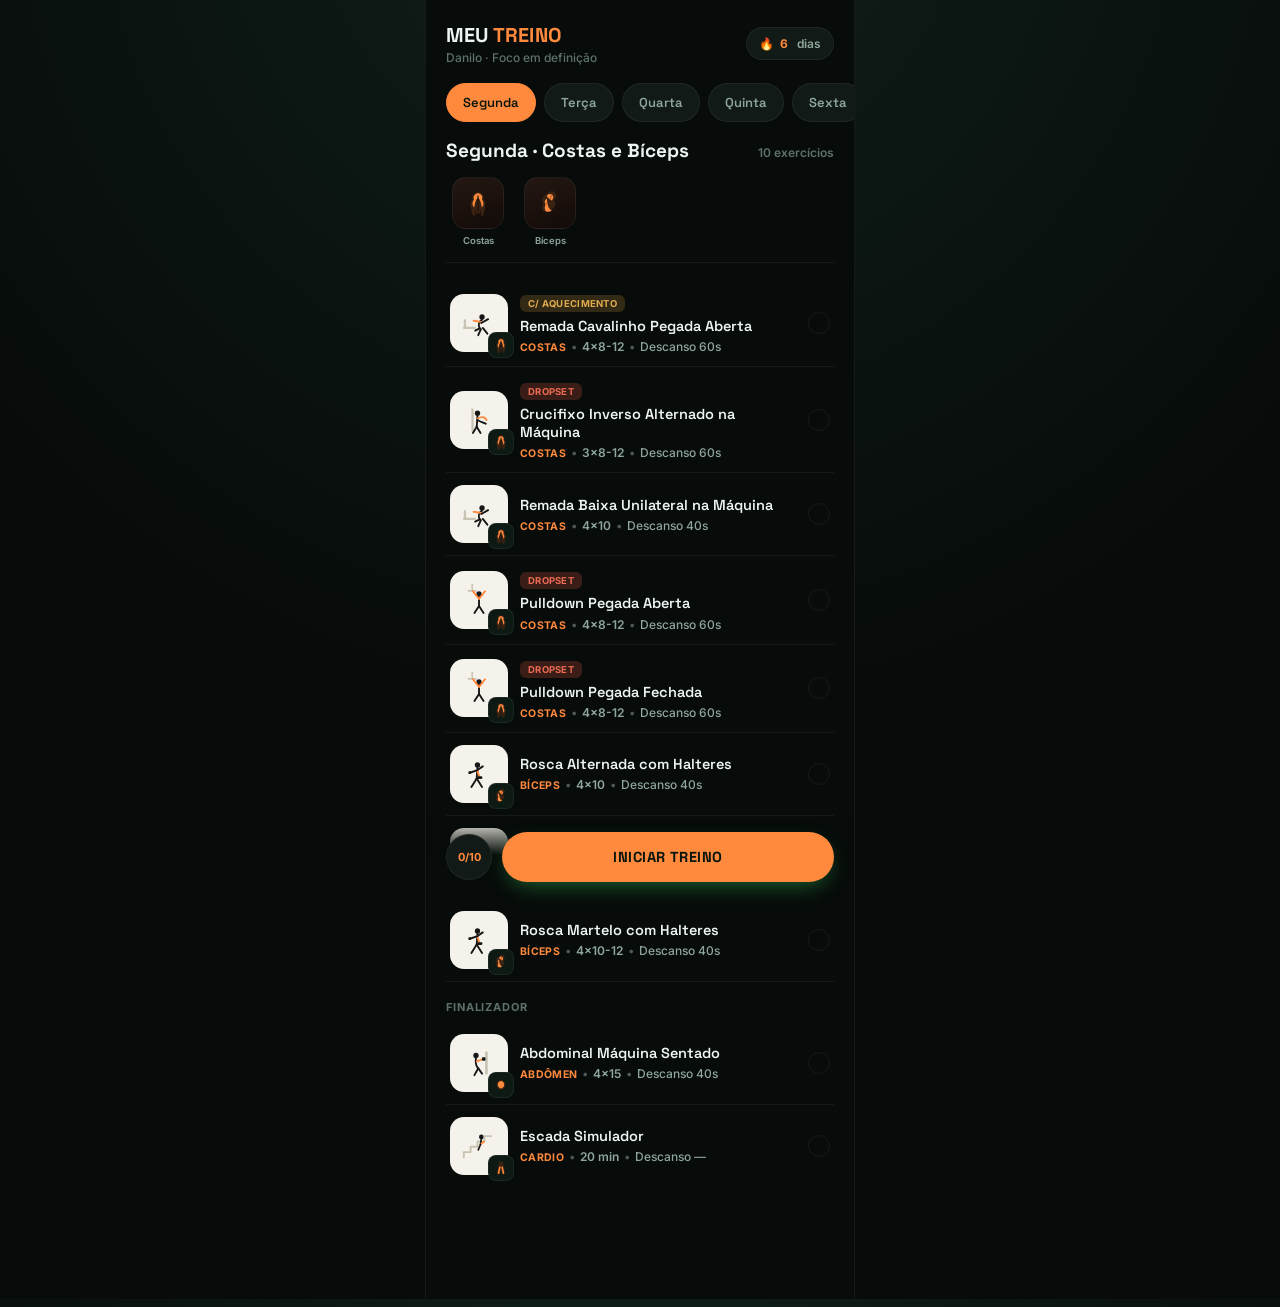
==== commit 41bd9c4f: "nova versão" ====
--- a/app-treino/index.html
+++ b/app-treino/index.html
@@ -15,8 +15,8 @@
     --ink:#eef4f1;
     --ink-dim:#8ea69b;
     --ink-faint:#5c7169;
-    --accent:#43ff7a;
-    --accent-dim:#1c3a26;
+    --accent:#ff8a3d;
+    --accent-dim:#3a2313;
     --amber:#e0ab4d;
     --amber-bg:#332a15;
     --red:#ea6a52;
@@ -88,7 +88,7 @@
   .tab.active{
     background:var(--accent); color:#08150d; border-color:var(--accent);
   }
-  .tab.active .m{color:#0a2416;}
+  .tab.active .m{color:#241206;}
 
   /* day header */
   .day-panel{display:none; padding:0 20px 120px; animation:fade .25s ease;}
@@ -120,7 +120,7 @@
     width:52px; height:52px; border-radius:14px;
     background:var(--card-border);
     display:flex; align-items:center; justify-content:center;
-    background:linear-gradient(160deg,#182420,#0d1512);
+    background:linear-gradient(160deg,#241712,#120b08);
     border:1px solid var(--card-border);
   }
   .muscle-chip span{font-size:9.5px; color:var(--ink-dim); font-weight:600; text-align:center;}
@@ -167,6 +167,7 @@
     margin-bottom:4px;
   }
   .ex-meta{font-size:12px; color:var(--ink-dim); font-weight:500;}
+  .ex-type{color:var(--accent); font-weight:700; text-transform:uppercase; font-size:10.5px; letter-spacing:.03em;}
   .ex-meta b{color:var(--ink-dim); font-weight:600;}
   .ex-meta .dot{margin:0 5px; opacity:.5;}
   .ex-check{
@@ -228,7 +229,7 @@
   <circle cx="58" cy="34" r="7" fill="#161616"/>
   <path d="M58 41 C50 46 47 55 52 64" stroke="#161616" stroke-width="5" fill="none" stroke-linecap="round"/>
   <path d="M52 64 L40 70" stroke="#161616" stroke-width="5" fill="none" stroke-linecap="round"/>
-  <path d="M55 47 L36 44" stroke="#43ff7a" stroke-width="5" fill="none" stroke-linecap="round"/>
+  <path d="M55 47 L36 44" stroke="#ff8a3d" stroke-width="5" fill="none" stroke-linecap="round"/>
   <path d="M56 50 L74 40" stroke="#161616" stroke-width="5" fill="none" stroke-linecap="round"/>
   <path d="M60 63 L72 78" stroke="#161616" stroke-width="5" fill="none" stroke-linecap="round"/>
   <path d="M55 66 L48 82" stroke="#161616" stroke-width="5" fill="none" stroke-linecap="round"/>
@@ -239,8 +240,8 @@
   <rect x="20" y="24" width="24" height="4" rx="2" fill="#c8c4b4"/>
   <circle cx="50" cy="34" r="7" fill="#161616"/>
   <path d="M50 41 L50 66" stroke="#161616" stroke-width="5" fill="none" stroke-linecap="round"/>
-  <path d="M50 47 L34 27" stroke="#43ff7a" stroke-width="5" fill="none" stroke-linecap="round"/>
-  <path d="M50 47 L66 27" stroke="#43ff7a" stroke-width="5" fill="none" stroke-linecap="round"/>
+  <path d="M50 47 L34 27" stroke="#ff8a3d" stroke-width="5" fill="none" stroke-linecap="round"/>
+  <path d="M50 47 L66 27" stroke="#ff8a3d" stroke-width="5" fill="none" stroke-linecap="round"/>
   <path d="M50 66 L38 84" stroke="#161616" stroke-width="5" fill="none" stroke-linecap="round"/>
   <path d="M50 66 L62 84" stroke="#161616" stroke-width="5" fill="none" stroke-linecap="round"/>
   <rect x="40" y="70" width="20" height="10" rx="3" fill="#161616" opacity="0"/>
@@ -252,7 +253,7 @@
   <path d="M44 62 L30 84" stroke="#161616" stroke-width="5" fill="none" stroke-linecap="round"/>
   <path d="M44 62 L58 84" stroke="#161616" stroke-width="5" fill="none" stroke-linecap="round"/>
   <path d="M45 40 L60 30" stroke="#161616" stroke-width="5" fill="none" stroke-linecap="round"/>
-  <path d="M45 40 L52 60" stroke="#43ff7a" stroke-width="5" fill="none" stroke-linecap="round"/>
+  <path d="M45 40 L52 60" stroke="#ff8a3d" stroke-width="5" fill="none" stroke-linecap="round"/>
   <rect x="45" y="56" width="14" height="7" rx="3" fill="#161616"/>
   <path d="M46 40 L28 46" stroke="#161616" stroke-width="5" fill="none" stroke-linecap="round"/>
   <rect x="22" y="43" width="7" height="7" rx="2" fill="#161616"/>
@@ -264,7 +265,7 @@
   <path d="M52 37 L50 64" stroke="#161616" stroke-width="5" fill="none" stroke-linecap="round"/>
   <path d="M50 64 L38 84" stroke="#161616" stroke-width="5" fill="none" stroke-linecap="round"/>
   <path d="M50 64 L62 84" stroke="#161616" stroke-width="5" fill="none" stroke-linecap="round"/>
-  <path d="M51 44 L34 24" stroke="#43ff7a" stroke-width="5" fill="none" stroke-linecap="round"/>
+  <path d="M51 44 L34 24" stroke="#ff8a3d" stroke-width="5" fill="none" stroke-linecap="round"/>
   <path d="M51 44 L68 50" stroke="#161616" stroke-width="5" fill="none" stroke-linecap="round"/>
   <rect x="30" y="42" width="8" height="7" rx="2" fill="#161616"/>
 </symbol>
@@ -275,7 +276,7 @@
   <path d="M42 49 L40 66" stroke="#161616" stroke-width="5" fill="none" stroke-linecap="round"/>
   <path d="M40 66 L30 66" stroke="#161616" stroke-width="5" fill="none" stroke-linecap="round"/>
   <path d="M40 66 L52 66" stroke="#161616" stroke-width="5" fill="none" stroke-linecap="round"/>
-  <path d="M42 54 L64 44" stroke="#43ff7a" stroke-width="5" fill="none" stroke-linecap="round"/>
+  <path d="M42 54 L64 44" stroke="#ff8a3d" stroke-width="5" fill="none" stroke-linecap="round"/>
   <rect x="60" y="38" width="8" height="8" rx="2" fill="#161616"/>
   <path d="M42 54 L64 62" stroke="#161616" stroke-width="5" fill="none" stroke-linecap="round"/>
   <rect x="60" y="58" width="8" height="8" rx="2" fill="#161616"/>
@@ -287,7 +288,7 @@
   <path d="M50 49 L48 66" stroke="#161616" stroke-width="5" fill="none" stroke-linecap="round"/>
   <path d="M48 66 L38 66" stroke="#161616" stroke-width="5" fill="none" stroke-linecap="round"/>
   <path d="M48 66 L58 66" stroke="#161616" stroke-width="5" fill="none" stroke-linecap="round"/>
-  <path d="M50 54 C40 50 30 48 22 52" stroke="#43ff7a" stroke-width="5" fill="none" stroke-linecap="round"/>
+  <path d="M50 54 C40 50 30 48 22 52" stroke="#ff8a3d" stroke-width="5" fill="none" stroke-linecap="round"/>
   <rect x="14" y="48" width="8" height="8" rx="2" fill="#161616"/>
   <path d="M50 54 C60 50 70 48 78 52" stroke="#161616" stroke-width="5" fill="none" stroke-linecap="round"/>
   <rect x="78" y="48" width="8" height="8" rx="2" fill="#161616"/>
@@ -299,7 +300,7 @@
   <path d="M46 39 L44 68" stroke="#161616" stroke-width="5" fill="none" stroke-linecap="round"/>
   <path d="M44 68 L34 84" stroke="#161616" stroke-width="5" fill="none" stroke-linecap="round"/>
   <path d="M44 68 L54 84" stroke="#161616" stroke-width="5" fill="none" stroke-linecap="round"/>
-  <path d="M46 46 C58 40 66 42 70 50" stroke="#43ff7a" stroke-width="5" fill="none" stroke-linecap="round"/>
+  <path d="M46 46 C58 40 66 42 70 50" stroke="#ff8a3d" stroke-width="5" fill="none" stroke-linecap="round"/>
   <path d="M46 50 C56 56 62 56 68 60" stroke="#161616" stroke-width="5" fill="none" stroke-linecap="round"/>
 </symbol>
 
@@ -309,7 +310,7 @@
   <path d="M46 39 L44 68" stroke="#161616" stroke-width="5" fill="none" stroke-linecap="round"/>
   <path d="M44 68 L34 84" stroke="#161616" stroke-width="5" fill="none" stroke-linecap="round"/>
   <path d="M44 68 L54 84" stroke="#161616" stroke-width="5" fill="none" stroke-linecap="round"/>
-  <path d="M46 46 L72 44" stroke="#43ff7a" stroke-width="5" fill="none" stroke-linecap="round"/>
+  <path d="M46 46 L72 44" stroke="#ff8a3d" stroke-width="5" fill="none" stroke-linecap="round"/>
   <path d="M46 50 L72 58" stroke="#161616" stroke-width="5" fill="none" stroke-linecap="round"/>
   <rect x="70" y="40" width="7" height="22" rx="2" fill="#161616"/>
 </symbol>
@@ -321,7 +322,7 @@
   <path d="M50 41 L48 66" stroke="#161616" stroke-width="5" fill="none" stroke-linecap="round"/>
   <path d="M48 66 L38 84" stroke="#161616" stroke-width="5" fill="none" stroke-linecap="round"/>
   <path d="M48 66 L58 84" stroke="#161616" stroke-width="5" fill="none" stroke-linecap="round"/>
-  <path d="M50 48 C34 40 20 34 12 26" stroke="#43ff7a" stroke-width="5" fill="none" stroke-linecap="round"/>
+  <path d="M50 48 C34 40 20 34 12 26" stroke="#ff8a3d" stroke-width="5" fill="none" stroke-linecap="round"/>
   <path d="M50 48 C66 40 80 34 88 26" stroke="#161616" stroke-width="5" fill="none" stroke-linecap="round"/>
 </symbol>
 
@@ -330,7 +331,7 @@
   <path d="M50 37 L48 68" stroke="#161616" stroke-width="5" fill="none" stroke-linecap="round"/>
   <path d="M48 68 L38 84" stroke="#161616" stroke-width="5" fill="none" stroke-linecap="round"/>
   <path d="M48 68 L58 84" stroke="#161616" stroke-width="5" fill="none" stroke-linecap="round"/>
-  <path d="M49 44 C42 36 38 24 40 14" stroke="#43ff7a" stroke-width="5" fill="none" stroke-linecap="round"/>
+  <path d="M49 44 C42 36 38 24 40 14" stroke="#ff8a3d" stroke-width="5" fill="none" stroke-linecap="round"/>
   <rect x="34" y="7" width="9" height="9" rx="2" fill="#161616"/>
   <path d="M49 44 C56 36 60 24 58 14" stroke="#161616" stroke-width="5" fill="none" stroke-linecap="round"/>
   <rect x="55" y="7" width="9" height="9" rx="2" fill="#161616"/>
@@ -341,7 +342,7 @@
   <path d="M50 37 L48 68" stroke="#161616" stroke-width="5" fill="none" stroke-linecap="round"/>
   <path d="M48 68 L38 84" stroke="#161616" stroke-width="5" fill="none" stroke-linecap="round"/>
   <path d="M48 68 L58 84" stroke="#161616" stroke-width="5" fill="none" stroke-linecap="round"/>
-  <path d="M49 46 L20 40" stroke="#43ff7a" stroke-width="5" fill="none" stroke-linecap="round"/>
+  <path d="M49 46 L20 40" stroke="#ff8a3d" stroke-width="5" fill="none" stroke-linecap="round"/>
   <rect x="12" y="35" width="9" height="9" rx="2" fill="#161616"/>
   <path d="M49 46 L78 40" stroke="#161616" stroke-width="5" fill="none" stroke-linecap="round"/>
   <rect x="79" y="35" width="9" height="9" rx="2" fill="#161616"/>
@@ -352,7 +353,7 @@
   <path d="M50 37 L48 68" stroke="#161616" stroke-width="5" fill="none" stroke-linecap="round"/>
   <path d="M48 68 L38 84" stroke="#161616" stroke-width="5" fill="none" stroke-linecap="round"/>
   <path d="M48 68 L58 84" stroke="#161616" stroke-width="5" fill="none" stroke-linecap="round"/>
-  <path d="M49 46 C42 40 34 30 34 20" stroke="#43ff7a" stroke-width="5" fill="none" stroke-linecap="round"/>
+  <path d="M49 46 C42 40 34 30 34 20" stroke="#ff8a3d" stroke-width="5" fill="none" stroke-linecap="round"/>
   <rect x="28" y="13" width="9" height="9" rx="2" fill="#161616"/>
   <path d="M49 46 L60 62" stroke="#161616" stroke-width="5" fill="none" stroke-linecap="round"/>
   <rect x="59" y="60" width="8" height="8" rx="2" fill="#161616"/>
@@ -365,7 +366,7 @@
   <path d="M50 66 L40 84" stroke="#161616" stroke-width="5" fill="none" stroke-linecap="round"/>
   <path d="M50 66 L60 84" stroke="#161616" stroke-width="5" fill="none" stroke-linecap="round"/>
   <path d="M52 44 L44 30" stroke="#161616" stroke-width="5" fill="none" stroke-linecap="round"/>
-  <path d="M44 30 L44 58" stroke="#43ff7a" stroke-width="5" fill="none" stroke-linecap="round"/>
+  <path d="M44 30 L44 58" stroke="#ff8a3d" stroke-width="5" fill="none" stroke-linecap="round"/>
 </symbol>
 
 <symbol id="p-triceps-db" viewBox="0 0 100 100">
@@ -374,7 +375,7 @@
   <path d="M44 62 L32 84" stroke="#161616" stroke-width="5" fill="none" stroke-linecap="round"/>
   <path d="M44 62 L56 84" stroke="#161616" stroke-width="5" fill="none" stroke-linecap="round"/>
   <path d="M46 38 C58 34 64 24 62 12" stroke="#161616" stroke-width="5" fill="none" stroke-linecap="round"/>
-  <path d="M62 12 L62 34" stroke="#43ff7a" stroke-width="5" fill="none" stroke-linecap="round"/>
+  <path d="M62 12 L62 34" stroke="#ff8a3d" stroke-width="5" fill="none" stroke-linecap="round"/>
   <rect x="57" y="30" width="10" height="7" rx="3" fill="#161616"/>
 </symbol>
 
@@ -383,7 +384,7 @@
   <circle cx="66" cy="38" r="7" fill="#161616"/>
   <path d="M62 44 C50 52 42 60 34 78" stroke="#161616" stroke-width="5" fill="none" stroke-linecap="round"/>
   <path d="M62 44 L46 56" stroke="#161616" stroke-width="5" fill="none" stroke-linecap="round"/>
-  <path d="M46 56 L28 50" stroke="#43ff7a" stroke-width="5" fill="none" stroke-linecap="round"/>
+  <path d="M46 56 L28 50" stroke="#ff8a3d" stroke-width="5" fill="none" stroke-linecap="round"/>
   <rect x="20" y="46" width="9" height="8" rx="2" fill="#161616"/>
   <path d="M58 48 L70 66" stroke="#161616" stroke-width="5" fill="none" stroke-linecap="round"/>
 </symbol>
@@ -393,7 +394,7 @@
   <circle cx="34" cy="66" r="7" fill="#161616"/>
   <path d="M34 73 L38 84" stroke="#161616" stroke-width="5" fill="none" stroke-linecap="round"/>
   <path d="M34 73 C40 66 46 60 50 50" stroke="#161616" stroke-width="5" fill="none" stroke-linecap="round"/>
-  <path d="M50 50 L54 32" stroke="#43ff7a" stroke-width="5" fill="none" stroke-linecap="round"/>
+  <path d="M50 50 L54 32" stroke="#ff8a3d" stroke-width="5" fill="none" stroke-linecap="round"/>
   <path d="M50 50 L58 66" stroke="#161616" stroke-width="5" fill="none" stroke-linecap="round"/>
   <path d="M58 66 L54 32" stroke="#161616" stroke-width="5" fill="none" stroke-linecap="round" opacity="0"/>
   <rect x="52" y="26" width="10" height="10" rx="2" fill="#161616"/>
@@ -404,7 +405,7 @@
   <circle cx="48" cy="24" r="7" fill="#161616"/>
   <path d="M48 31 L46 56" stroke="#161616" stroke-width="5" fill="none" stroke-linecap="round"/>
   <path d="M46 56 L46 66" stroke="#161616" stroke-width="5" fill="none" stroke-linecap="round"/>
-  <path d="M46 66 L68 60" stroke="#43ff7a" stroke-width="5" fill="none" stroke-linecap="round"/>
+  <path d="M46 66 L68 60" stroke="#ff8a3d" stroke-width="5" fill="none" stroke-linecap="round"/>
   <rect x="66" y="55" width="9" height="9" rx="2" fill="#161616"/>
   <path d="M46 40 L64 44" stroke="#161616" stroke-width="5" fill="none" stroke-linecap="round"/>
 </symbol>
@@ -414,7 +415,7 @@
   <circle cx="30" cy="40" r="7" fill="#161616"/>
   <path d="M32 47 L60 58" stroke="#161616" stroke-width="5" fill="none" stroke-linecap="round"/>
   <path d="M60 58 L60 68" stroke="#161616" stroke-width="5" fill="none" stroke-linecap="round"/>
-  <path d="M60 68 L44 74" stroke="#43ff7a" stroke-width="5" fill="none" stroke-linecap="round"/>
+  <path d="M60 68 L44 74" stroke="#ff8a3d" stroke-width="5" fill="none" stroke-linecap="round"/>
   <rect x="36" y="70" width="9" height="9" rx="2" fill="#161616"/>
   <path d="M30 47 L26 62" stroke="#161616" stroke-width="5" fill="none" stroke-linecap="round"/>
 </symbol>
@@ -422,8 +423,8 @@
 <symbol id="p-adductor" viewBox="0 0 100 100">
   <circle cx="50" cy="24" r="7" fill="#161616"/>
   <path d="M50 31 L50 56" stroke="#161616" stroke-width="5" fill="none" stroke-linecap="round"/>
-  <path d="M50 56 L38 62 L36 82" stroke="#43ff7a" stroke-width="5" fill="none" stroke-linecap="round"/>
-  <path d="M50 56 L62 62 L64 82" stroke="#43ff7a" stroke-width="5" fill="none" stroke-linecap="round"/>
+  <path d="M50 56 L38 62 L36 82" stroke="#ff8a3d" stroke-width="5" fill="none" stroke-linecap="round"/>
+  <path d="M50 56 L62 62 L64 82" stroke="#ff8a3d" stroke-width="5" fill="none" stroke-linecap="round"/>
   <path d="M50 40 L34 44" stroke="#161616" stroke-width="5" fill="none" stroke-linecap="round"/>
   <path d="M50 40 L66 44" stroke="#161616" stroke-width="5" fill="none" stroke-linecap="round"/>
   <path d="M32 60 L68 60" stroke="#c8c4b4" stroke-width="4" stroke-linecap="round"/>
@@ -432,8 +433,8 @@
 <symbol id="p-abductor" viewBox="0 0 100 100">
   <circle cx="50" cy="24" r="7" fill="#161616"/>
   <path d="M50 31 L50 56" stroke="#161616" stroke-width="5" fill="none" stroke-linecap="round"/>
-  <path d="M50 56 L30 66 L22 84" stroke="#43ff7a" stroke-width="5" fill="none" stroke-linecap="round"/>
-  <path d="M50 56 L70 66 L78 84" stroke="#43ff7a" stroke-width="5" fill="none" stroke-linecap="round"/>
+  <path d="M50 56 L30 66 L22 84" stroke="#ff8a3d" stroke-width="5" fill="none" stroke-linecap="round"/>
+  <path d="M50 56 L70 66 L78 84" stroke="#ff8a3d" stroke-width="5" fill="none" stroke-linecap="round"/>
   <path d="M50 40 L34 44" stroke="#161616" stroke-width="5" fill="none" stroke-linecap="round"/>
   <path d="M50 40 L66 44" stroke="#161616" stroke-width="5" fill="none" stroke-linecap="round"/>
   <path d="M24 72 L76 72" stroke="#c8c4b4" stroke-width="4" stroke-linecap="round"/>
@@ -443,7 +444,7 @@
   <rect x="10" y="66" width="26" height="9" rx="3" fill="#c8c4b4"/>
   <circle cx="26" cy="52" r="7" fill="#161616"/>
   <path d="M28 58 L54 62" stroke="#161616" stroke-width="5" fill="none" stroke-linecap="round"/>
-  <path d="M54 62 L60 44" stroke="#43ff7a" stroke-width="5" fill="none" stroke-linecap="round"/>
+  <path d="M54 62 L60 44" stroke="#ff8a3d" stroke-width="5" fill="none" stroke-linecap="round"/>
   <path d="M60 44 L60 70" stroke="#161616" stroke-width="5" fill="none" stroke-linecap="round"/>
   <path d="M54 62 L76 60" stroke="#161616" stroke-width="5" fill="none" stroke-linecap="round"/>
   <rect x="76" y="55" width="9" height="9" rx="2" fill="#161616"/>
@@ -452,7 +453,7 @@
 <symbol id="p-stiff" viewBox="0 0 100 100">
   <circle cx="50" cy="22" r="7" fill="#161616"/>
   <path d="M50 29 C46 40 42 46 40 54" stroke="#161616" stroke-width="5" fill="none" stroke-linecap="round"/>
-  <path d="M40 54 L40 84" stroke="#43ff7a" stroke-width="5" fill="none" stroke-linecap="round"/>
+  <path d="M40 54 L40 84" stroke="#ff8a3d" stroke-width="5" fill="none" stroke-linecap="round"/>
   <path d="M40 54 L58 60" stroke="#161616" stroke-width="5" fill="none" stroke-linecap="round"/>
   <path d="M40 54 L26 34" stroke="#161616" stroke-width="5" fill="none" stroke-linecap="round"/>
   <rect x="20" y="30" width="9" height="9" rx="2" fill="#161616"/>
@@ -465,7 +466,7 @@
   <circle cx="50" cy="26" r="7" fill="#161616"/>
   <path d="M50 33 L48 58" stroke="#161616" stroke-width="5" fill="none" stroke-linecap="round"/>
   <path d="M48 58 L46 70" stroke="#161616" stroke-width="5" fill="none" stroke-linecap="round"/>
-  <path d="M46 70 L44 84" stroke="#43ff7a" stroke-width="5" fill="none" stroke-linecap="round"/>
+  <path d="M46 70 L44 84" stroke="#ff8a3d" stroke-width="5" fill="none" stroke-linecap="round"/>
   <path d="M50 42 L34 46" stroke="#161616" stroke-width="5" fill="none" stroke-linecap="round"/>
   <path d="M50 42 L66 46" stroke="#161616" stroke-width="5" fill="none" stroke-linecap="round"/>
 </symbol>
@@ -476,7 +477,7 @@
   <path d="M42 37 C40 50 42 58 48 64" stroke="#161616" stroke-width="5" fill="none" stroke-linecap="round"/>
   <path d="M48 64 L38 82" stroke="#161616" stroke-width="5" fill="none" stroke-linecap="round"/>
   <path d="M48 64 L58 78" stroke="#161616" stroke-width="5" fill="none" stroke-linecap="round"/>
-  <path d="M44 46 L60 40" stroke="#43ff7a" stroke-width="5" fill="none" stroke-linecap="round"/>
+  <path d="M44 46 L60 40" stroke="#ff8a3d" stroke-width="5" fill="none" stroke-linecap="round"/>
   <rect x="58" y="35" width="9" height="9" rx="2" fill="#161616"/>
 </symbol>
 
@@ -485,7 +486,7 @@
   <rect x="66" y="40" width="5" height="34" fill="#c8c4b4"/>
   <circle cx="46" cy="28" r="7" fill="#161616"/>
   <path d="M46 35 L44 56" stroke="#161616" stroke-width="5" fill="none" stroke-linecap="round"/>
-  <path d="M44 56 L58 72" stroke="#43ff7a" stroke-width="5" fill="none" stroke-linecap="round"/>
+  <path d="M44 56 L58 72" stroke="#ff8a3d" stroke-width="5" fill="none" stroke-linecap="round"/>
   <path d="M44 56 L28 68" stroke="#161616" stroke-width="5" fill="none" stroke-linecap="round"/>
   <path d="M46 40 L60 34" stroke="#161616" stroke-width="5" fill="none" stroke-linecap="round"/>
   <path d="M46 40 L34 30" stroke="#161616" stroke-width="5" fill="none" stroke-linecap="round"/>
@@ -495,7 +496,7 @@
   <path d="M10 80 L10 66 L28 66 L28 52 L46 52 L46 38 L64 38 L64 24 L82 24" stroke="#c8c4b4" stroke-width="5" fill="none" stroke-linecap="round" stroke-linejoin="round"/>
   <circle cx="56" cy="26" r="6" fill="#161616"/>
   <path d="M56 32 L54 46" stroke="#161616" stroke-width="4.5" fill="none" stroke-linecap="round"/>
-  <path d="M54 46 L64 38" stroke="#43ff7a" stroke-width="4.5" fill="none" stroke-linecap="round"/>
+  <path d="M54 46 L64 38" stroke="#ff8a3d" stroke-width="4.5" fill="none" stroke-linecap="round"/>
   <path d="M54 46 L48 60" stroke="#161616" stroke-width="4.5" fill="none" stroke-linecap="round"/>
 </symbol>
 
@@ -504,19 +505,35 @@
   <path d="M40 70 L58 40 L74 70" stroke="#c8c4b4" stroke-width="4" fill="none"/>
   <circle cx="58" cy="28" r="7" fill="#161616"/>
   <path d="M58 35 L52 52" stroke="#161616" stroke-width="5" fill="none" stroke-linecap="round"/>
-  <path d="M52 52 L44 66" stroke="#43ff7a" stroke-width="5" fill="none" stroke-linecap="round"/>
+  <path d="M52 52 L44 66" stroke="#ff8a3d" stroke-width="5" fill="none" stroke-linecap="round"/>
   <path d="M52 52 L62 44" stroke="#161616" stroke-width="5" fill="none" stroke-linecap="round"/>
 </symbol>
 
 <!-- muscle badges -->
-<symbol id="m-costas" viewBox="0 0 40 40"><path d="M20 4C13 4 9 9 9 15c0 5 2 8 2 12 0 5-3 6-3 9h9l3-9 3 9h9c0-3-3-4-3-9 0-4 2-7 2-12 0-6-4-11-11-11Z" fill="#43ff7a"/></symbol>
-<symbol id="m-biceps" viewBox="0 0 40 40"><circle cx="20" cy="12" r="6" fill="#2a4536"/><path d="M14 18c-3 2-4 6-3 12l3 8h12l3-8c1-6 0-10-3-12Z" fill="#43ff7a"/></symbol>
-<symbol id="m-peito" viewBox="0 0 40 40"><path d="M20 8C14 8 9 12 9 19c0 8 5 13 11 13s11-5 11-13c0-7-5-11-11-11Z" fill="#2a4536"/><path d="M20 10c-4 0-8 3-8 9 0 5 3 9 8 10 5-1 8-5 8-10 0-6-4-9-8-9Z" fill="#43ff7a"/></symbol>
-<symbol id="m-ombro" viewBox="0 0 40 40"><circle cx="12" cy="16" r="7" fill="#43ff7a"/><circle cx="28" cy="16" r="7" fill="#43ff7a"/><rect x="10" y="20" width="20" height="14" rx="6" fill="#2a4536"/></symbol>
-<symbol id="m-triceps" viewBox="0 0 40 40"><circle cx="20" cy="12" r="6" fill="#2a4536"/><path d="M15 18c-3 3-4 8-2 14l3 6h8l3-6c2-6 1-11-2-14Z" fill="#2a4536"/><path d="M20 20 L20 36" stroke="#43ff7a" stroke-width="5" stroke-linecap="round"/></symbol>
-<symbol id="m-perna" viewBox="0 0 40 40"><path d="M13 4h14l1 14c0 5 3 8 3 13 0 4-2 6-2 6h-6l-1-12-1 12h-6s-2-2-2-6c0-5 3-8 3-13Z" fill="#43ff7a"/></symbol>
-<symbol id="m-gluteo" viewBox="0 0 40 40"><path d="M12 6h16c2 6 2 12-1 16-2 3-4 4-7 4s-5-1-7-4c-3-4-3-10-1-16Z" fill="#43ff7a"/></symbol>
-<symbol id="m-panturrilha" viewBox="0 0 40 40"><path d="M15 4h10l2 14c1 6 3 9 3 14 0 3-1 4-1 4h-6l-3-14-3 14H11s-1-1-1-4c0-5 2-8 3-14Z" fill="#2a4536"/><path d="M17 18 C16 24 15 28 14 33" stroke="#43ff7a" stroke-width="4" stroke-linecap="round" fill="none"/><path d="M23 18 C24 24 25 28 26 33" stroke="#43ff7a" stroke-width="4" stroke-linecap="round" fill="none"/></symbol>
+<symbol id="m-costas" viewBox="0 0 40 40">
+  <path d="M20 3c-4 0-7 2-8 5-1 2-1 4 0 6-3 3-4 7-3 12l2 10c1 3 3 5 4 5l1-11 1 6h6l1-6 1 11c1 0 3-2 4-5l2-10c1-5 0-9-3-12 1-2 1-4 0-6-1-3-4-5-8-5Z" fill="#3a2313"/>
+  <path d="M20 3c-4 0-7 2-8 5-1 2-1 4 0 6-3 3-4 7-3 12l2 10c1 2 2.5 3.5 3.5 4.3 1.6-3 2.7-8 2.7-13.3 0-8-2-15-5-19 1.6-1.3 3.9-2 5.8-2Z" fill="#ff8a3d" opacity="0"/>
+  <path d="M20 5c-6 1-8 6-6 10-2 2-3 5-2 9l2 3c1-6 2-12 6-16Z" fill="#ff8a3d"/>
+  <path d="M20 5c6 1 8 6 6 10 2 2 3 5 2 9l-2 3c-1-6-2-12-6-16Z" fill="#ff8a3d"/>
+  <path d="M20 9 L20 33" stroke="#1a0f08" stroke-width="1.6" stroke-linecap="round"/>
+</symbol>
+<symbol id="m-biceps" viewBox="0 0 40 40">
+  <path d="M11 34c-3-3-4-8-2-13-2-4-1-9 2-12 2-2 4-3 6-3 1-3 4-5 7-4 4 1 6 5 5 9-1 3-3 4-5 4 3 1 5 4 4 8-1 4-4 7-8 8-4 1-7 1-9 3Z" fill="#3a2313"/>
+  <path d="M14 33c-2-2-3-6-1-10-2-4-1-8 2-10 1 5 1 10 3 14 1 2 3 4 5 5-3 1-6 2-9 1Z" fill="#ff8a3d"/>
+  <path d="M15 9c1-2 3-3 5-3 3 0 5 2 5 5 0 2-1 4-3 5-3-2-6-4-7-7Z" fill="#ff8a3d"/>
+  <path d="M9 23c8-2 12-8 13-15" stroke="#1a0f08" stroke-width="1.2" fill="none" stroke-linecap="round" opacity=".5"/>
+</symbol>
+<symbol id="m-peito" viewBox="0 0 40 40"><path d="M20 8C14 8 9 12 9 19c0 8 5 13 11 13s11-5 11-13c0-7-5-11-11-11Z" fill="#3a2313"/><path d="M20 10c-4 0-8 3-8 9 0 5 3 9 8 10 5-1 8-5 8-10 0-6-4-9-8-9Z" fill="#ff8a3d"/></symbol>
+<symbol id="m-ombro" viewBox="0 0 40 40">
+  <path d="M14 15c0-4 3-6 6-6s6 2 6 6c0 2-1 3-2 4 4 1 7 5 7 10v6H9v-6c0-5 3-9 7-10-1-1-2-2-2-4Z" fill="#3a2313"/>
+  <path d="M9 25c1-5 4-8 7-9-3 0-6 2-8 5-2 3-2 6-2 9h4c0-2 0-4-1-5Z" fill="#3a2313"/>
+  <path d="M8 21c-3 1-5 4-5 8 0 2 1 4 2 5h5v-4c0-4 1-7 3-9-2-1-4-1-5 0Z" fill="#ff8a3d"/>
+  <path d="M32 21c3 1 5 4 5 8 0 2-1 4-2 5h-5v-4c0-4-1-7-3-9 2-1 4-1 5 0Z" fill="#ff8a3d"/>
+</symbol>
+<symbol id="m-triceps" viewBox="0 0 40 40"><circle cx="20" cy="12" r="6" fill="#3a2313"/><path d="M15 18c-3 3-4 8-2 14l3 6h8l3-6c2-6 1-11-2-14Z" fill="#3a2313"/><path d="M20 20 L20 36" stroke="#ff8a3d" stroke-width="5" stroke-linecap="round"/></symbol>
+<symbol id="m-perna" viewBox="0 0 40 40"><path d="M13 4h14l1 14c0 5 3 8 3 13 0 4-2 6-2 6h-6l-1-12-1 12h-6s-2-2-2-6c0-5 3-8 3-13Z" fill="#ff8a3d"/></symbol>
+<symbol id="m-gluteo" viewBox="0 0 40 40"><path d="M12 6h16c2 6 2 12-1 16-2 3-4 4-7 4s-5-1-7-4c-3-4-3-10-1-16Z" fill="#ff8a3d"/></symbol>
+<symbol id="m-panturrilha" viewBox="0 0 40 40"><path d="M15 4h10l2 14c1 6 3 9 3 14 0 3-1 4-1 4h-6l-3-14-3 14H11s-1-1-1-4c0-5 2-8 3-14Z" fill="#3a2313"/><path d="M17 18 C16 24 15 28 14 33" stroke="#ff8a3d" stroke-width="4" stroke-linecap="round" fill="none"/><path d="M23 18 C24 24 25 28 26 33" stroke="#ff8a3d" stroke-width="4" stroke-linecap="round" fill="none"/></symbol>
 
 <symbol id="ico-check" viewBox="0 0 24 24"><path d="M4 12l6 6L20 6" stroke="#08150d" stroke-width="3" fill="none" stroke-linecap="round" stroke-linejoin="round"/></symbol>
 </defs>
@@ -652,7 +669,7 @@
     <div class="ex-info">
       ${tagHtml}
       <div class="ex-name">${ex.name}</div>
-      <div class="ex-meta"><b>${ex.sets}</b><span class="dot">•</span>Descanso ${ex.rest}</div>
+      <div class="ex-meta"><span class="ex-type">${ex.muscle}</span><span class="dot">•</span><b>${ex.sets}</b><span class="dot">•</span>Descanso ${ex.rest}</div>
     </div>
     <div class="ex-check"><svg><use href="#ico-check"/></svg></div>
   </div>`;
@@ -660,7 +677,7 @@
 
 DAYS.forEach((d, i) => {
   tabsEl.innerHTML += `<div class="tab ${i===0?'active':''}" onclick="selectDay(${i})">
-      <div class="d">${d.day}</div><div class="m">${d.title}</div>
+      <div class="d">${d.day}</div>
     </div>`;
 
   const muscleChips = d.muscles.map(m => `
